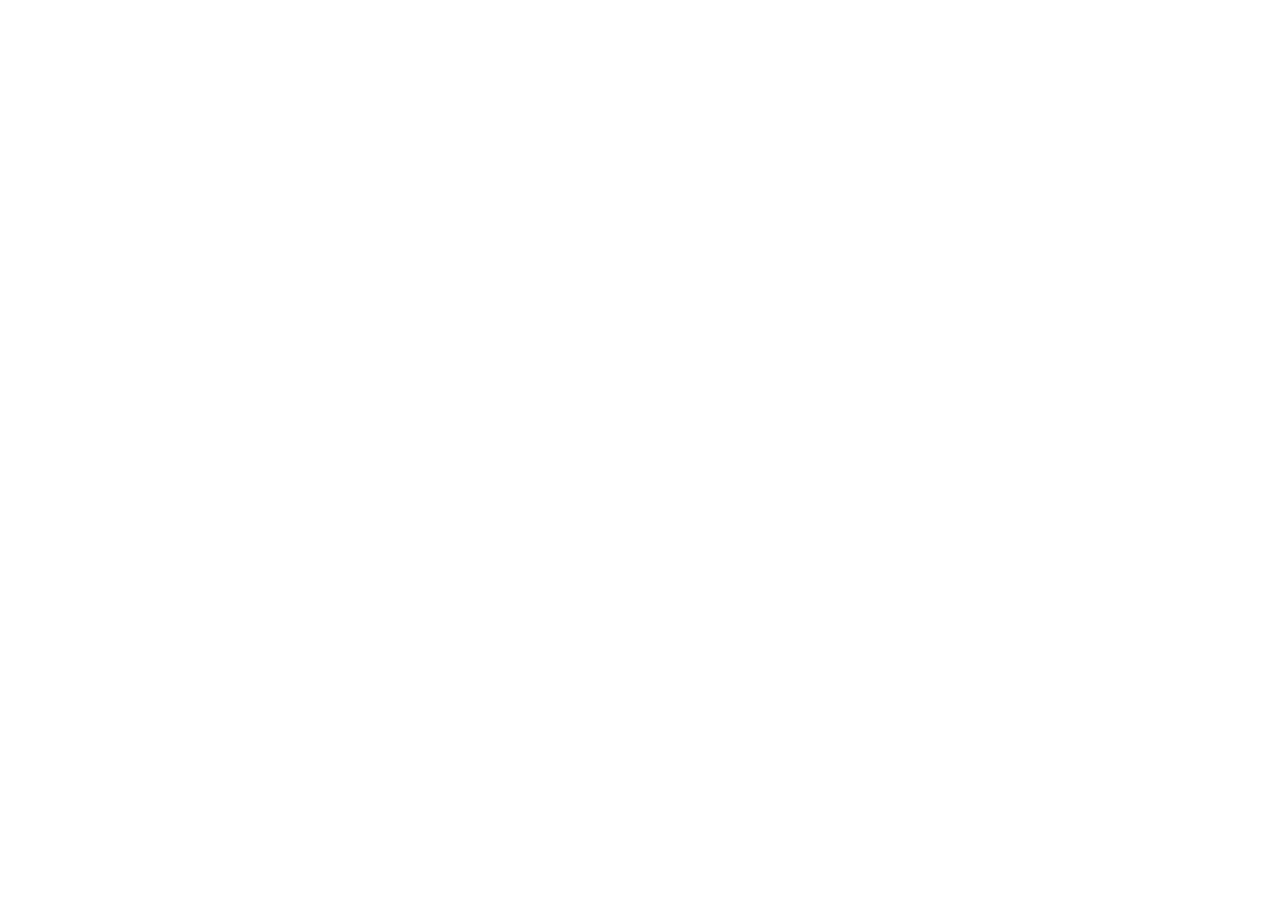
==== index.html @ f804bc6f "Se inicializa el proyecto grupal con index.html y carpeta css" ====
<!DOCTYPE html>
<html lang="es">
<head>
    <meta charset="UTF-8">
    <meta name="viewport" content="width=device-width, initial-scale=1.0">
    <meta name="description" content="proyecto para trabajar con github de forma grupal">
    <meta name="author" content="aa - bb -- cc">
    <link href="https://cdn.jsdelivr.net/npm/bootstrap@5.3.3/dist/css/bootstrap.min.css" rel="stylesheet" integrity="sha384-QWTKZyjpPEjISv5WaRU9OFeRpok6YctnYmDr5pNlyT2bRjXh0JMhjY6hW+ALEwIH" crossorigin="anonymous">
    <title>Prueba proyecto grupal</title>
</head>
<body>
    <header></header>
    <main></main>
    <footer></footer>
    <script src="https://cdn.jsdelivr.net/npm/bootstrap@5.3.3/dist/js/bootstrap.bundle.min.js" integrity="sha384-YvpcrYf0tY3lHB60NNkmXc5s9fDVZLESaAA55NDzOxhy9GkcIdslK1eN7N6jIeHz" crossorigin="anonymous"></script>
</body>
</html>
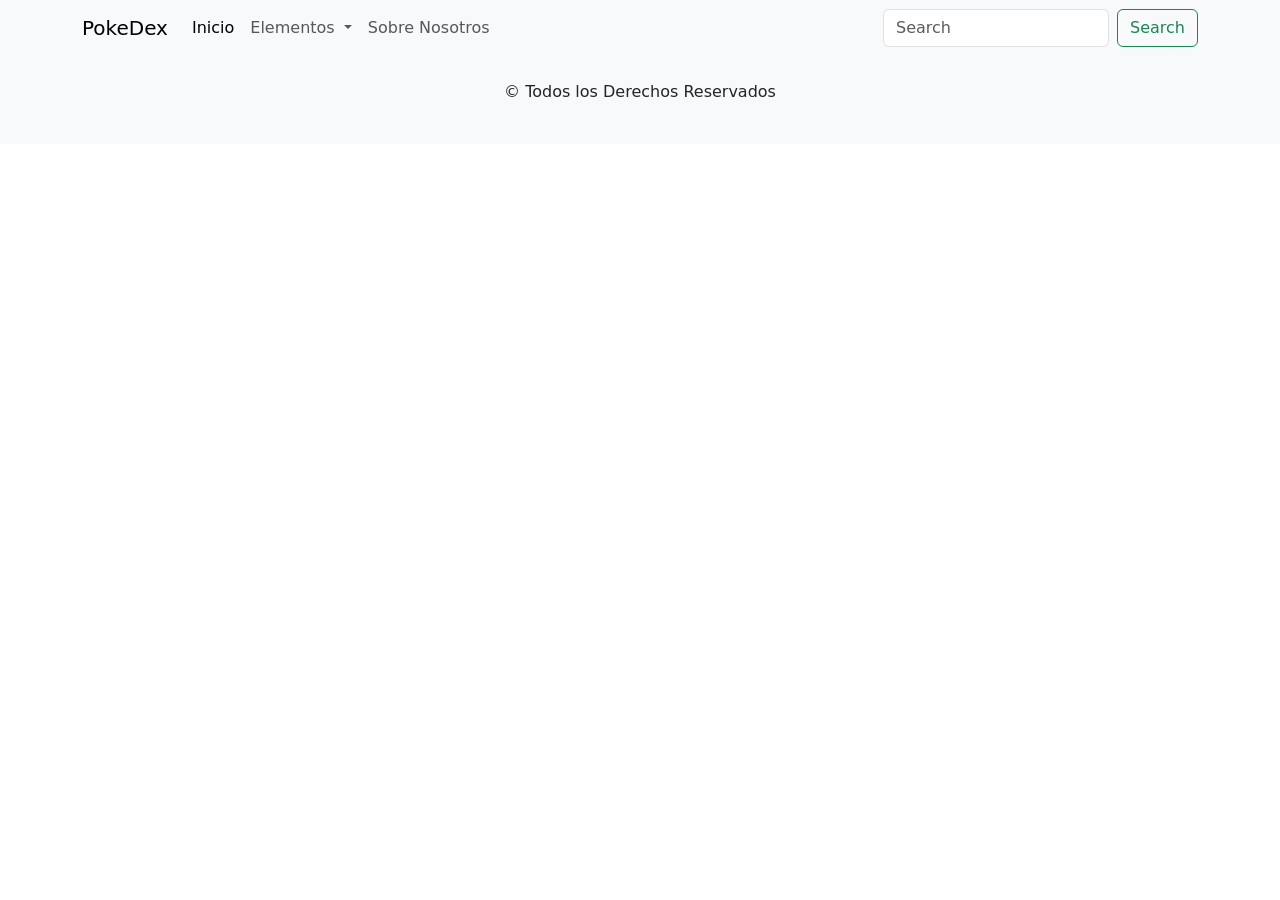
==== commit 170bd86a: "Se realiza maquetado de navbar y footer" ====
--- a/index.html
+++ b/index.html
@@ -1,17 +1,65 @@
 <!DOCTYPE html>
 <html lang="es">
+
 <head>
     <meta charset="UTF-8">
     <meta name="viewport" content="width=device-width, initial-scale=1.0">
     <meta name="description" content="proyecto para trabajar con github de forma grupal">
     <meta name="author" content="aa - bb -- cc">
-    <link href="https://cdn.jsdelivr.net/npm/bootstrap@5.3.3/dist/css/bootstrap.min.css" rel="stylesheet" integrity="sha384-QWTKZyjpPEjISv5WaRU9OFeRpok6YctnYmDr5pNlyT2bRjXh0JMhjY6hW+ALEwIH" crossorigin="anonymous">
+    <link href="https://cdn.jsdelivr.net/npm/bootstrap@5.3.3/dist/css/bootstrap.min.css" rel="stylesheet"
+        integrity="sha384-QWTKZyjpPEjISv5WaRU9OFeRpok6YctnYmDr5pNlyT2bRjXh0JMhjY6hW+ALEwIH" crossorigin="anonymous">
     <title>Prueba proyecto grupal</title>
 </head>
+
 <body>
-    <header></header>
+    <header>
+        <section>
+        <nav class="navbar navbar-expand-lg bg-body-tertiary">
+            <div class="container">
+                <a class="navbar-brand" href="./index.html">PokeDex</a>
+                <button class="navbar-toggler" type="button" data-bs-toggle="collapse"
+                    data-bs-target="#navbarSupportedContent" aria-controls="navbarSupportedContent"
+                    aria-expanded="false" aria-label="Toggle navigation">
+                    <span class="navbar-toggler-icon"></span>
+                </button>
+                <div class="collapse navbar-collapse" id="navbarSupportedContent">
+                    <ul class="navbar-nav me-auto mb-2 mb-lg-0">
+                        <li class="nav-item">
+                            <a class="nav-link active" aria-current="page" href="./index.html">Inicio</a>
+                        </li>
+                        
+                        <li class="nav-item dropdown">
+                            <a class="nav-link dropdown-toggle" href="#" role="button" data-bs-toggle="dropdown"
+                                aria-expanded="false">
+                                Elementos
+                            </a>
+                            <ul class="dropdown-menu">
+                                <li><a class="dropdown-item" href="#">elemento1</a></li>
+                                <li><a class="dropdown-item" href="#">elemento2</a></li>
+                                <li><a class="dropdown-item" href="#">elemento3</a></li>
+                            </ul>
+                        </li>
+                        
+                        <li class="nav-item">
+                            <a class="nav-link" href="#">Sobre Nosotros</a>
+                        </li>
+                    </ul>
+                    <form class="d-flex" role="search">
+                        <input class="form-control me-2" type="search" placeholder="Search" aria-label="Search">
+                        <button class="btn btn-outline-success" type="submit">Search</button>
+                    </form>
+                </div>
+            </div>
+        </nav>
+    </section>
+    </header>
     <main></main>
-    <footer></footer>
-    <script src="https://cdn.jsdelivr.net/npm/bootstrap@5.3.3/dist/js/bootstrap.bundle.min.js" integrity="sha384-YvpcrYf0tY3lHB60NNkmXc5s9fDVZLESaAA55NDzOxhy9GkcIdslK1eN7N6jIeHz" crossorigin="anonymous"></script>
+    <footer class="bg-body-tertiary text-center py-4">
+        <p>&copy; Todos los Derechos Reservados</p>
+    </footer>
+    <script src="https://cdn.jsdelivr.net/npm/bootstrap@5.3.3/dist/js/bootstrap.bundle.min.js"
+        integrity="sha384-YvpcrYf0tY3lHB60NNkmXc5s9fDVZLESaAA55NDzOxhy9GkcIdslK1eN7N6jIeHz"
+        crossorigin="anonymous"></script>
 </body>
+
 </html>
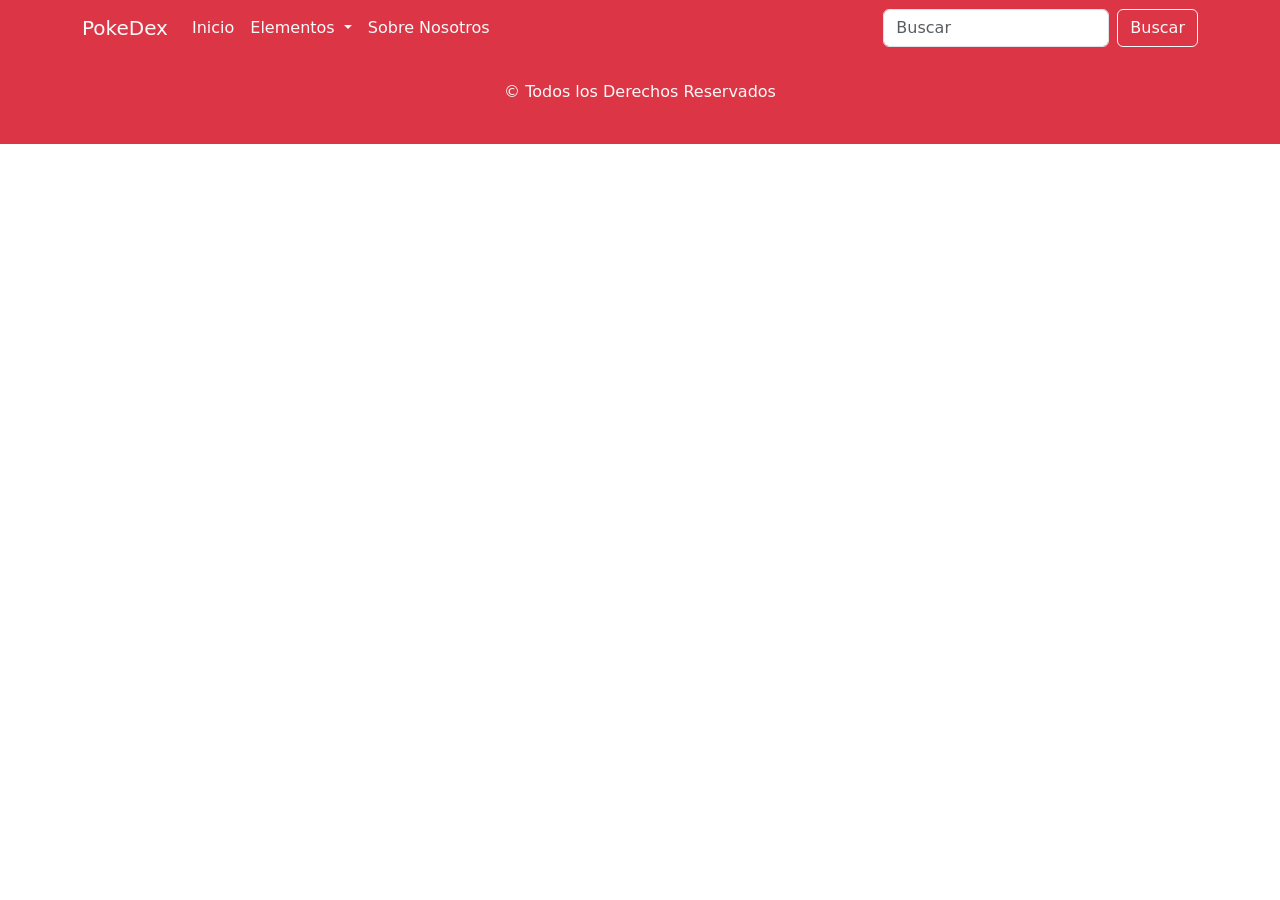
==== commit f1c3cbd3: "Se puso color a nav y footer y se agregaron imagenes a la carpeta img" ====
--- a/index.html
+++ b/index.html
@@ -14,39 +14,39 @@
 <body>
     <header>
         <section>
-        <nav class="navbar navbar-expand-lg bg-body-tertiary">
+        <nav class="navbar navbar-expand-lg bg-danger">
             <div class="container">
-                <a class="navbar-brand" href="./index.html">PokeDex</a>
+                <a class="navbar-brand text-light" href="./index.html">PokeDex</a>
                 <button class="navbar-toggler" type="button" data-bs-toggle="collapse"
                     data-bs-target="#navbarSupportedContent" aria-controls="navbarSupportedContent"
                     aria-expanded="false" aria-label="Toggle navigation">
                     <span class="navbar-toggler-icon"></span>
                 </button>
                 <div class="collapse navbar-collapse" id="navbarSupportedContent">
-                    <ul class="navbar-nav me-auto mb-2 mb-lg-0">
+                    <ul class="navbar-nav me-auto mb-2 mb-lg-0 text-light">
                         <li class="nav-item">
-                            <a class="nav-link active" aria-current="page" href="./index.html">Inicio</a>
+                            <a class="nav-link text-light active" aria-current="page" href="./index.html">Inicio</a>
                         </li>
                         
                         <li class="nav-item dropdown">
-                            <a class="nav-link dropdown-toggle" href="#" role="button" data-bs-toggle="dropdown"
+                            <a class="nav-link dropdown-toggle text-light" href="#" role="button" data-bs-toggle="dropdown"
                                 aria-expanded="false">
                                 Elementos
                             </a>
                             <ul class="dropdown-menu">
-                                <li><a class="dropdown-item" href="#">elemento1</a></li>
-                                <li><a class="dropdown-item" href="#">elemento2</a></li>
-                                <li><a class="dropdown-item" href="#">elemento3</a></li>
+                                <li><a class="dropdown-item text-danger" href="#">elemento1</a></li>
+                                <li><a class="dropdown-item text-danger" href="#">elemento2</a></li>
+                                <li><a class="dropdown-item text-danger" href="#">elemento3</a></li>
                             </ul>
                         </li>
                         
                         <li class="nav-item">
-                            <a class="nav-link" href="#">Sobre Nosotros</a>
+                            <a class="nav-link text-light" href="#">Sobre Nosotros</a>
                         </li>
                     </ul>
                     <form class="d-flex" role="search">
-                        <input class="form-control me-2" type="search" placeholder="Search" aria-label="Search">
-                        <button class="btn btn-outline-success" type="submit">Search</button>
+                        <input class="form-control me-2" type="search" placeholder="Buscar" aria-label="Buscar">
+                        <button class="btn btn-outline-light" type="submit">Buscar</button>
                     </form>
                 </div>
             </div>
@@ -54,7 +54,7 @@
     </section>
     </header>
     <main></main>
-    <footer class="bg-body-tertiary text-center py-4">
+    <footer class="bg-danger text-light text-center py-4">
         <p>&copy; Todos los Derechos Reservados</p>
     </footer>
     <script src="https://cdn.jsdelivr.net/npm/bootstrap@5.3.3/dist/js/bootstrap.bundle.min.js"
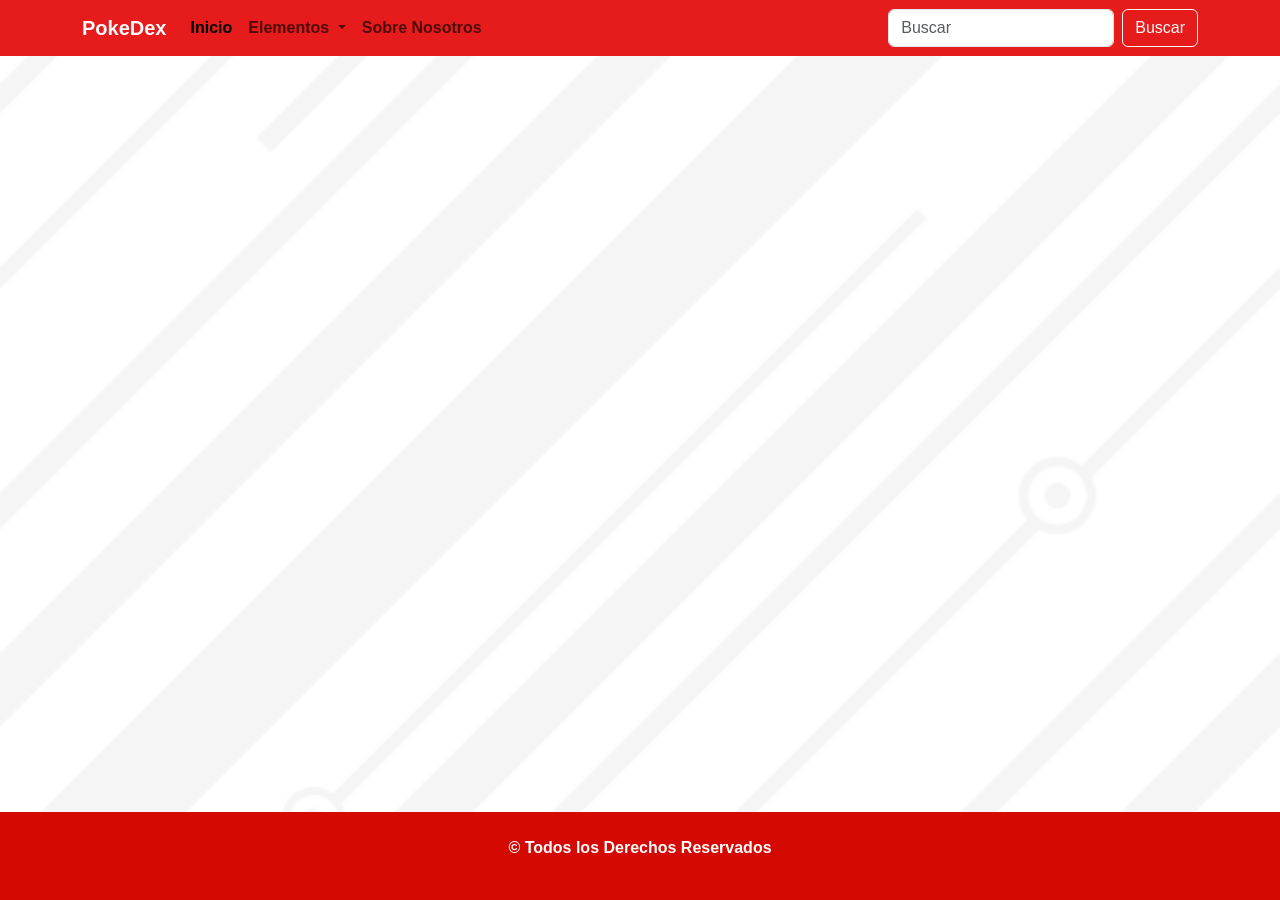
==== commit d0ea366c: "se agrega link a style.css" ====
--- a/index.html
+++ b/index.html
@@ -8,13 +8,14 @@
     <meta name="author" content="aa - bb -- cc">
     <link href="https://cdn.jsdelivr.net/npm/bootstrap@5.3.3/dist/css/bootstrap.min.css" rel="stylesheet"
         integrity="sha384-QWTKZyjpPEjISv5WaRU9OFeRpok6YctnYmDr5pNlyT2bRjXh0JMhjY6hW+ALEwIH" crossorigin="anonymous">
+    <link rel="stylesheet" href="./css/style.css">
     <title>Prueba proyecto grupal</title>
 </head>
 
 <body>
     <header>
         <section>
-        <nav class="navbar navbar-expand-lg bg-danger">
+        <nav class="navbar navbar-expand-lg">
             <div class="container">
                 <a class="navbar-brand text-light" href="./index.html">PokeDex</a>
                 <button class="navbar-toggler" type="button" data-bs-toggle="collapse"
@@ -23,13 +24,13 @@
                     <span class="navbar-toggler-icon"></span>
                 </button>
                 <div class="collapse navbar-collapse" id="navbarSupportedContent">
-                    <ul class="navbar-nav me-auto mb-2 mb-lg-0 text-light">
+                    <ul class="navbar-nav me-auto mb-2 mb-lg-0">
                         <li class="nav-item">
-                            <a class="nav-link text-light active" aria-current="page" href="./index.html">Inicio</a>
+                            <a class="nav-link active" aria-current="page" href="./index.html">Inicio</a>
                         </li>
                         
                         <li class="nav-item dropdown">
-                            <a class="nav-link dropdown-toggle text-light" href="#" role="button" data-bs-toggle="dropdown"
+                            <a class="nav-link dropdown-toggle" href="#" role="button" data-bs-toggle="dropdown"
                                 aria-expanded="false">
                                 Elementos
                             </a>
@@ -41,7 +42,7 @@
                         </li>
                         
                         <li class="nav-item">
-                            <a class="nav-link text-light" href="#">Sobre Nosotros</a>
+                            <a class="nav-link" href="#">Sobre Nosotros</a>
                         </li>
                     </ul>
                     <form class="d-flex" role="search">
@@ -54,7 +55,7 @@
     </section>
     </header>
     <main></main>
-    <footer class="bg-danger text-light text-center py-4">
+    <footer class="text-center py-4">
         <p>&copy; Todos los Derechos Reservados</p>
     </footer>
     <script src="https://cdn.jsdelivr.net/npm/bootstrap@5.3.3/dist/js/bootstrap.bundle.min.js"
--- a/css/style.css
+++ b/css/style.css
@@ -0,0 +1,32 @@
+@import url("https://fonts.googleapis.com/css2?family=Exo+2:ital,wght@0,100..900;1,100..900&display=swap");
+
+body {
+  display: flex;
+  flex-direction: column;
+  min-height: 100vh;
+}
+
+main {
+  flex-grow: 1;
+  background-image: url("../img/container_bg.png"); /* Ruta de la imagen */
+  background-size: cover; /* Ajusta la imagen para cubrir todo el área */
+  background-position: center; /* Centra la imagen */
+  background-repeat: no-repeat; /* Evita que la imagen se repita */
+}
+
+nav {
+  font-family: "Exo 2", sans-serif;
+  font-weight: 700;
+  background-color: rgb(230, 27, 27);
+
+  a {
+    color: white;
+  }
+}
+
+footer {
+  font-family: "Exo 2", sans-serif;
+  font-weight: 700;
+  background: rgb(212, 9, 2);
+  color: white;
+}
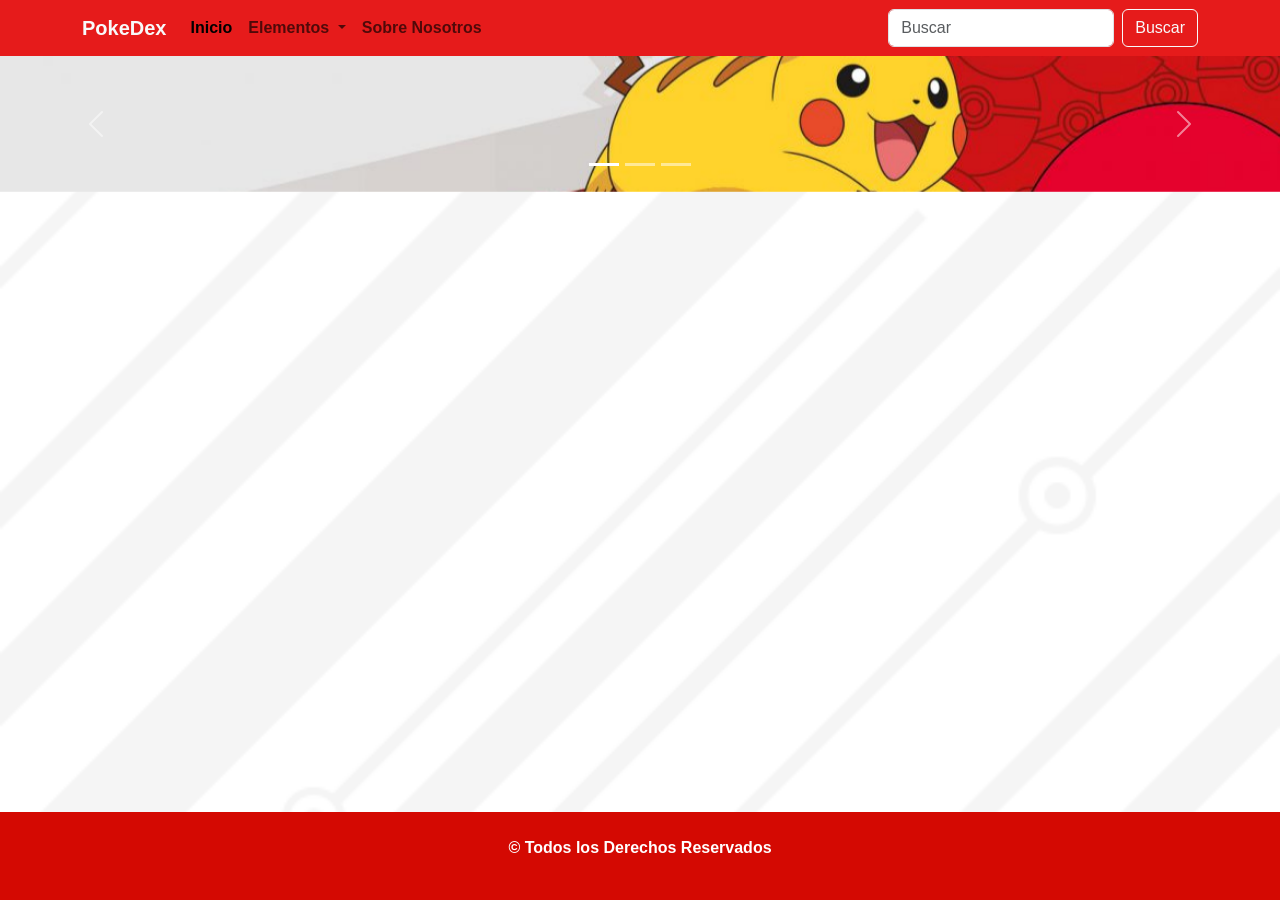
==== commit 39d477f8: "comence maquetado de carrousel. mergeo a dev para crear nueva rama para hacer index" ====
--- a/index.html
+++ b/index.html
@@ -15,46 +15,79 @@
 <body>
     <header>
         <section>
-        <nav class="navbar navbar-expand-lg">
-            <div class="container">
-                <a class="navbar-brand text-light" href="./index.html">PokeDex</a>
-                <button class="navbar-toggler" type="button" data-bs-toggle="collapse"
-                    data-bs-target="#navbarSupportedContent" aria-controls="navbarSupportedContent"
-                    aria-expanded="false" aria-label="Toggle navigation">
-                    <span class="navbar-toggler-icon"></span>
-                </button>
-                <div class="collapse navbar-collapse" id="navbarSupportedContent">
-                    <ul class="navbar-nav me-auto mb-2 mb-lg-0">
-                        <li class="nav-item">
-                            <a class="nav-link active" aria-current="page" href="./index.html">Inicio</a>
-                        </li>
-                        
-                        <li class="nav-item dropdown">
-                            <a class="nav-link dropdown-toggle" href="#" role="button" data-bs-toggle="dropdown"
-                                aria-expanded="false">
-                                Elementos
-                            </a>
-                            <ul class="dropdown-menu">
-                                <li><a class="dropdown-item text-danger" href="#">elemento1</a></li>
-                                <li><a class="dropdown-item text-danger" href="#">elemento2</a></li>
-                                <li><a class="dropdown-item text-danger" href="#">elemento3</a></li>
-                            </ul>
-                        </li>
-                        
-                        <li class="nav-item">
-                            <a class="nav-link" href="#">Sobre Nosotros</a>
-                        </li>
-                    </ul>
-                    <form class="d-flex" role="search">
-                        <input class="form-control me-2" type="search" placeholder="Buscar" aria-label="Buscar">
-                        <button class="btn btn-outline-light" type="submit">Buscar</button>
-                    </form>
+            <nav class="navbar navbar-expand-lg">
+                <div class="container">
+                    <a class="navbar-brand text-light" href="./index.html">PokeDex</a>
+                    <button class="navbar-toggler" type="button" data-bs-toggle="collapse"
+                        data-bs-target="#navbarSupportedContent" aria-controls="navbarSupportedContent"
+                        aria-expanded="false" aria-label="Toggle navigation">
+                        <span class="navbar-toggler-icon"></span>
+                    </button>
+                    <div class="collapse navbar-collapse" id="navbarSupportedContent">
+                        <ul class="navbar-nav me-auto mb-2 mb-lg-0">
+                            <li class="nav-item">
+                                <a class="nav-link active" aria-current="page" href="./index.html">Inicio</a>
+                            </li>
+
+                            <li class="nav-item dropdown">
+                                <a class="nav-link dropdown-toggle" href="#" role="button" data-bs-toggle="dropdown"
+                                    aria-expanded="false">
+                                    Elementos
+                                </a>
+                                <ul class="dropdown-menu">
+                                    <li><a class="dropdown-item text-danger" href="#">elemento1</a></li>
+                                    <li><a class="dropdown-item text-danger" href="#">elemento2</a></li>
+                                    <li><a class="dropdown-item text-danger" href="#">elemento3</a></li>
+                                </ul>
+                            </li>
+
+                            <li class="nav-item">
+                                <a class="nav-link" href="#">Sobre Nosotros</a>
+                            </li>
+                        </ul>
+                        <form class="d-flex" role="search">
+                            <input class="form-control me-2" type="search" placeholder="Buscar" aria-label="Buscar">
+                            <button class="btn btn-outline-light" type="submit">Buscar</button>
+                        </form>
+                    </div>
+                </div>
+            </nav>
+        </section>
+    </header>
+    <main>
+        <!-- carrousel de imagenes -->
+        <div id="carouselExampleIndicators" class="carousel slide">
+            <div class="carousel-indicators">
+                <button type="button" data-bs-target="#carouselExampleIndicators" data-bs-slide-to="0" class="active"
+                    aria-current="true" aria-label="Slide 1"></button>
+                <button type="button" data-bs-target="#carouselExampleIndicators" data-bs-slide-to="1"
+                    aria-label="Slide 2"></button>
+                <button type="button" data-bs-target="#carouselExampleIndicators" data-bs-slide-to="2"
+                    aria-label="Slide 3"></button>
+            </div>
+            <div class="carousel-inner">
+                <div class="carousel-item active">
+                    <img src="./img/ImagenBanner1.png" class="d-block w-100 imgCarrousel" alt="pikachu">
+                </div>
+                <div class="carousel-item">
+                    <img src="./img/ImagenBanner2.png" class="d-block w-100 imgCarrousel" alt="pikachu">
+                </div>
+                <div class="carousel-item">
+                    <img src="./img/ImagenBanner3.png" class="d-blockgit imgCarrousel" alt="pikachu">
                 </div>
             </div>
-        </nav>
-    </section>
-    </header>
-    <main></main>
+            <button class="carousel-control-prev" type="button" data-bs-target="#carouselExampleIndicators"
+                data-bs-slide="prev">
+                <span class="carousel-control-prev-icon" aria-hidden="true"></span>
+                <span class="visually-hidden">Previous</span>
+            </button>
+            <button class="carousel-control-next" type="button" data-bs-target="#carouselExampleIndicators"
+                data-bs-slide="next">
+                <span class="carousel-control-next-icon" aria-hidden="true"></span>
+                <span class="visually-hidden">Next</span>
+            </button>
+        </div>
+    </main>
     <footer class="text-center py-4">
         <p>&copy; Todos los Derechos Reservados</p>
     </footer>
--- a/css/style.css
+++ b/css/style.css
@@ -30,3 +30,10 @@
   background: rgb(212, 9, 2);
   color: white;
 }
+
+.imgCarrousel{
+    object-fit: cover;
+    width: 375px;
+    height: 136px;
+
+}
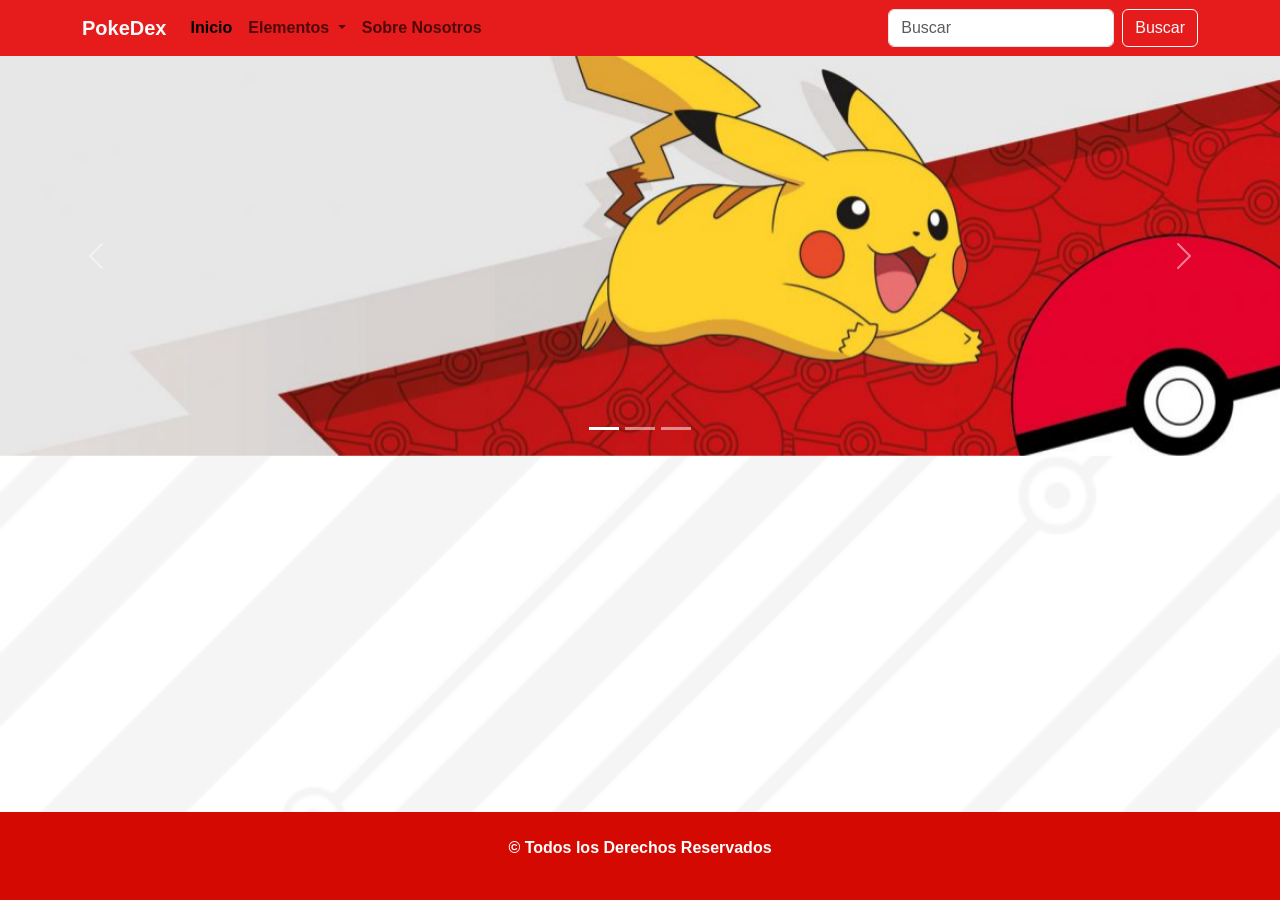
==== commit 16d38e45: "Ajuste imagenes del carrousel para que sea responsive" ====
--- a/index.html
+++ b/index.html
@@ -73,7 +73,7 @@
                     <img src="./img/ImagenBanner2.png" class="d-block w-100 imgCarrousel" alt="pikachu">
                 </div>
                 <div class="carousel-item">
-                    <img src="./img/ImagenBanner3.png" class="d-blockgit imgCarrousel" alt="pikachu">
+                    <img src="./img/ImagenBanner3.png" class="d-block w-100 imgCarrousel" alt="pikachu">
                 </div>
             </div>
             <button class="carousel-control-prev" type="button" data-bs-target="#carouselExampleIndicators"
--- a/css/style.css
+++ b/css/style.css
@@ -33,7 +33,25 @@
 
 .imgCarrousel{
     object-fit: cover;
-    width: 375px;
-    height: 136px;
+    height: 260px;
+}
 
+
+/* ===============
+MEDIAS QUERIES
+=============== */
+/* para modificar las imagenes del carousel, las card y eror 404 para md y lg */
+/* medianos */
+@media (min-width: 768px) and (max-width:991px){
+    .imgCarrousel{
+        height: 320px;
+    } 
+ 
 }
+/* grandes */
+@media (min-width:992px){
+    .imgCarrousel{
+        height: 400px;
+    }
+ 
+}
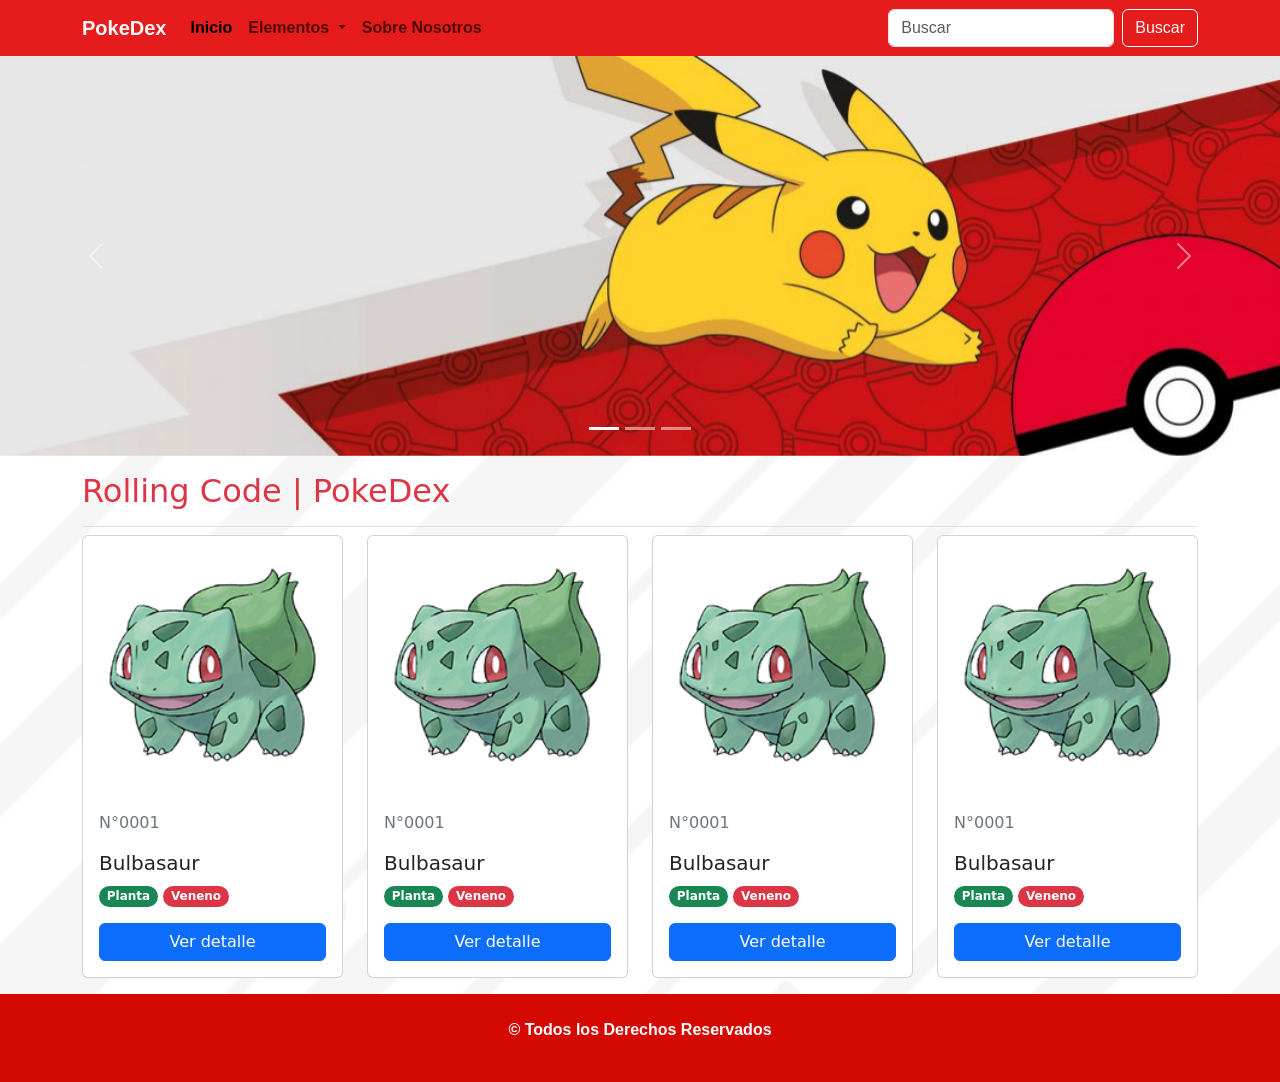
==== commit 0a24125c: "se realiza maquetado de grilla de cards" ====
--- a/index.html
+++ b/index.html
@@ -55,38 +55,110 @@
         </section>
     </header>
     <main>
-        <!-- carrousel de imagenes -->
-        <div id="carouselExampleIndicators" class="carousel slide">
-            <div class="carousel-indicators">
-                <button type="button" data-bs-target="#carouselExampleIndicators" data-bs-slide-to="0" class="active"
-                    aria-current="true" aria-label="Slide 1"></button>
-                <button type="button" data-bs-target="#carouselExampleIndicators" data-bs-slide-to="1"
-                    aria-label="Slide 2"></button>
-                <button type="button" data-bs-target="#carouselExampleIndicators" data-bs-slide-to="2"
-                    aria-label="Slide 3"></button>
+        <section>
+            <!-- carrousel de imagenes -->
+            <div id="carouselExampleIndicators" class="carousel slide">
+                <div class="carousel-indicators">
+                    <button type="button" data-bs-target="#carouselExampleIndicators" data-bs-slide-to="0"
+                        class="active" aria-current="true" aria-label="Slide 1"></button>
+                    <button type="button" data-bs-target="#carouselExampleIndicators" data-bs-slide-to="1"
+                        aria-label="Slide 2"></button>
+                    <button type="button" data-bs-target="#carouselExampleIndicators" data-bs-slide-to="2"
+                        aria-label="Slide 3"></button>
+                </div>
+                <div class="carousel-inner">
+                    <div class="carousel-item active">
+                        <img src="./img/ImagenBanner1.png" class="d-block w-100 imgCarrousel" alt="pikachu">
+                    </div>
+                    <div class="carousel-item">
+                        <img src="./img/ImagenBanner2.png" class="d-block w-100 imgCarrousel" alt="pikachu">
+                    </div>
+                    <div class="carousel-item">
+                        <img src="./img/ImagenBanner3.png" class="d-block w-100 imgCarrousel" alt="pikachu">
+                    </div>
+                </div>
+                <button class="carousel-control-prev" type="button" data-bs-target="#carouselExampleIndicators"
+                    data-bs-slide="prev">
+                    <span class="carousel-control-prev-icon" aria-hidden="true"></span>
+                    <span class="visually-hidden">Previous</span>
+                </button>
+                <button class="carousel-control-next" type="button" data-bs-target="#carouselExampleIndicators"
+                    data-bs-slide="next">
+                    <span class="carousel-control-next-icon" aria-hidden="true"></span>
+                    <span class="visually-hidden">Next</span>
+                </button>
             </div>
-            <div class="carousel-inner">
-                <div class="carousel-item active">
-                    <img src="./img/ImagenBanner1.png" class="d-block w-100 imgCarrousel" alt="pikachu">
-                </div>
-                <div class="carousel-item">
-                    <img src="./img/ImagenBanner2.png" class="d-block w-100 imgCarrousel" alt="pikachu">
-                </div>
-                <div class="carousel-item">
-                    <img src="./img/ImagenBanner3.png" class="d-block w-100 imgCarrousel" alt="pikachu">
-                </div>
-            </div>
-            <button class="carousel-control-prev" type="button" data-bs-target="#carouselExampleIndicators"
-                data-bs-slide="prev">
-                <span class="carousel-control-prev-icon" aria-hidden="true"></span>
-                <span class="visually-hidden">Previous</span>
-            </button>
-            <button class="carousel-control-next" type="button" data-bs-target="#carouselExampleIndicators"
-                data-bs-slide="next">
-                <span class="carousel-control-next-icon" aria-hidden="true"></span>
-                <span class="visually-hidden">Next</span>
-            </button>
-        </div>
+            <!-- fin carrousel -->
+            <section>
+                <section class="container mb-3">
+                    <h2 class="py-3 border-bottom text-danger">Rolling Code | PokeDex</h2>
+
+                    <article class="row row-cols-1 row-cols-md-3 row-cols-lg-4 g-4">
+                        <div class="col">
+                            <div class="card">
+                                <img src="./img/Bulbasaur.png" class="card-img-top" alt="imagen bulbasaur">
+                                <div class="card-body">
+                                    <p class="text-secondary">N°0001</p>
+                                    <h5 class="card-title">Bulbasaur</h5>
+                                    <p class="badge rounded-pill text-bg-success"> Planta </p>
+                                    <p class="badge rounded-pill text-bg-danger"> Veneno </p>
+                                    <div class="d-grid gap-2">
+                                        <a href="#" class="btn btn-primary">Ver detalle</a>
+                                    </div>
+                                    
+                                </div>
+                            </div>
+                        </div>
+
+                        <div class="col">
+                            <div class="card">
+                                <img src="./img/Bulbasaur.png" class="card-img-top" alt="imagen bulbasaur">
+                                <div class="card-body">
+                                    <p class="text-secondary">N°0001</p>
+                                    <h5 class="card-title">Bulbasaur</h5>
+                                    <p class="badge rounded-pill text-bg-success"> Planta </p>
+                                    <p class="badge rounded-pill text-bg-danger"> Veneno </p>
+                                    <div class="d-grid gap-2">
+                                        <a href="#" class="btn btn-primary">Ver detalle</a>
+                                    </div>
+                                    
+                                </div>
+                            </div>
+                        </div>
+                        <div class="col">
+                            <div class="card">
+                                <img src="./img/Bulbasaur.png" class="card-img-top" alt="imagen bulbasaur">
+                                <div class="card-body">
+                                    <p class="text-secondary">N°0001</p>
+                                    <h5 class="card-title">Bulbasaur</h5>
+                                    <p class="badge rounded-pill text-bg-success"> Planta </p>
+                                    <p class="badge rounded-pill text-bg-danger"> Veneno </p>
+                                    <div class="d-grid gap-2">
+                                        <a href="#" class="btn btn-primary">Ver detalle</a>
+                                    </div>
+                                    
+                                </div>
+                            </div>
+                        </div>
+                        <div class="col">
+                            <div class="card">
+                                <img src="./img/Bulbasaur.png" class="card-img-top" alt="imagen bulbasaur">
+                                <div class="card-body">
+                                    <p class="text-secondary">N°0001</p>
+                                    <h5 class="card-title">Bulbasaur</h5>
+                                    <p class="badge rounded-pill text-bg-success"> Planta </p>
+                                    <p class="badge rounded-pill text-bg-danger"> Veneno </p>
+                                    <div class="d-grid gap-2">
+                                        <a href="#" class="btn btn-primary">Ver detalle</a>
+                                    </div>
+                                    
+                                </div>
+                            </div>
+                        </div>
+                    </article>
+                </section>
+
+
     </main>
     <footer class="text-center py-4">
         <p>&copy; Todos los Derechos Reservados</p>
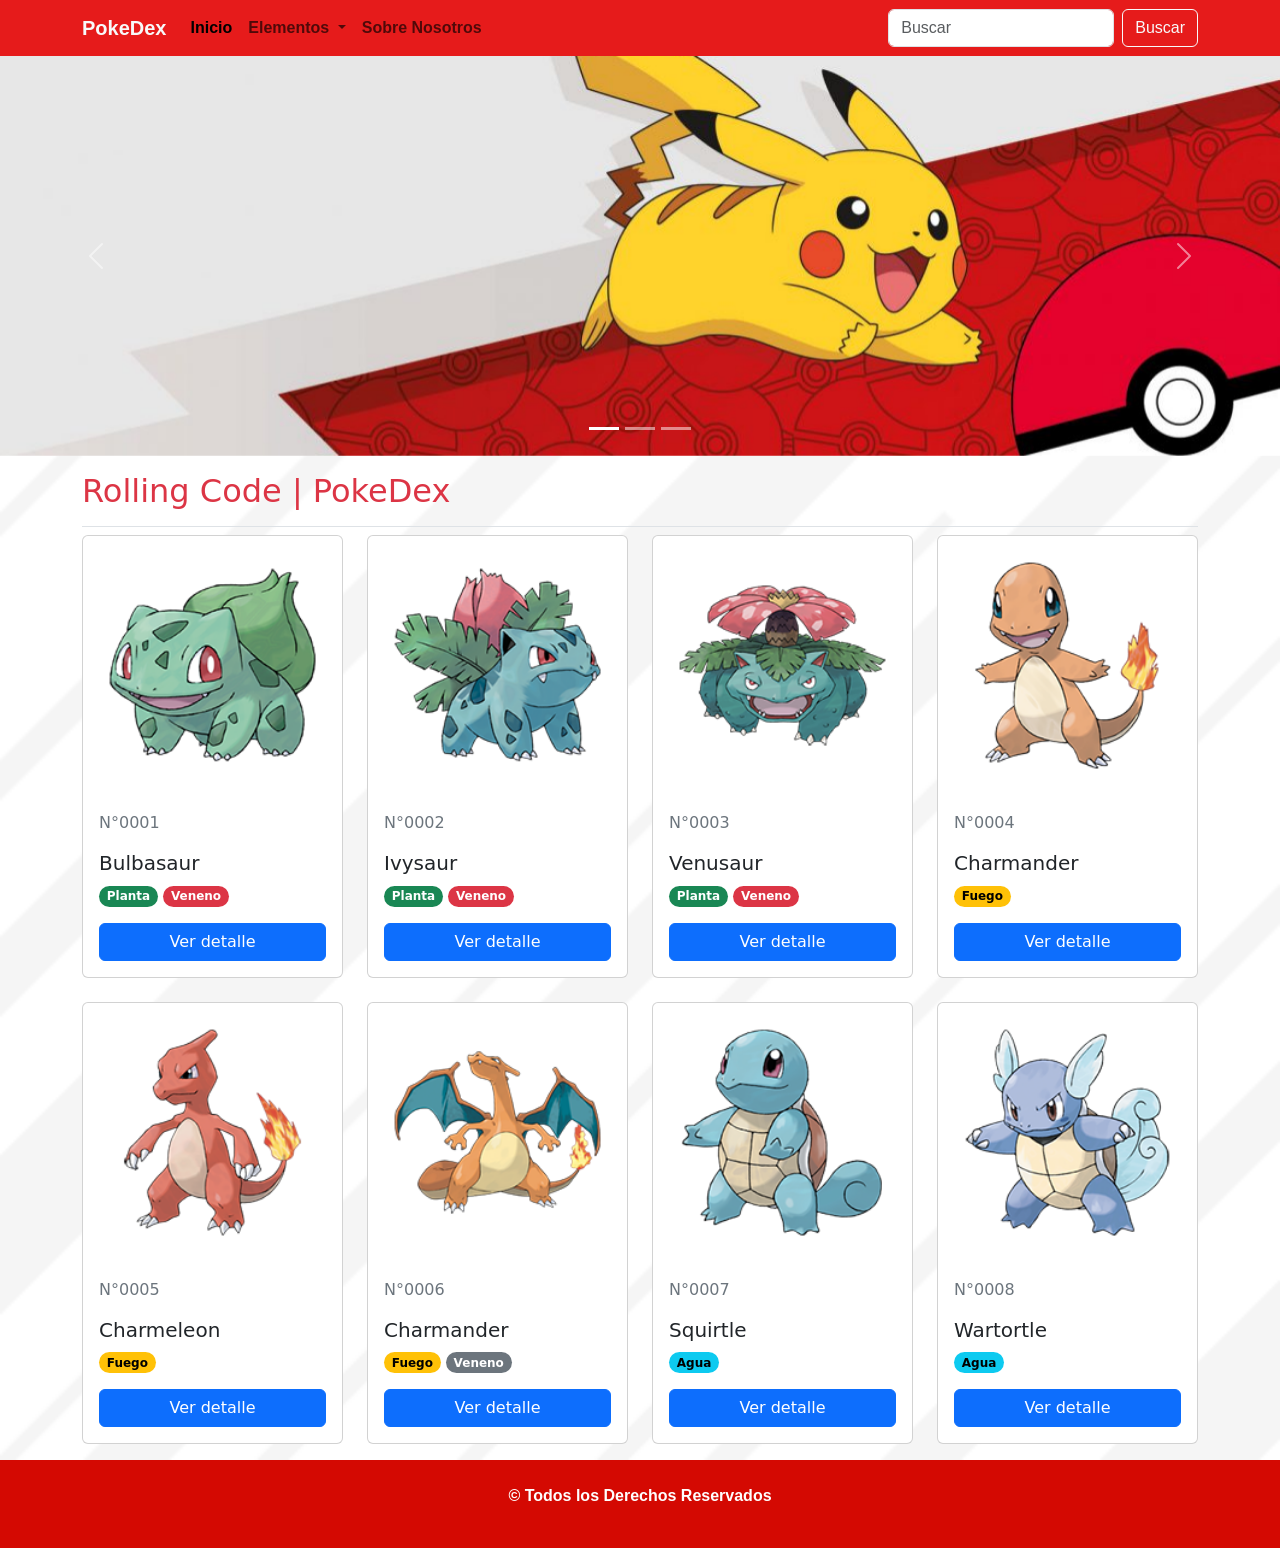
==== commit 98af99cd: "se agregan paginas quienesSomos y elementos. Se termina pagina cuerpoIndex.html" ====
--- a/index.html
+++ b/index.html
@@ -42,7 +42,7 @@
                             </li>
 
                             <li class="nav-item">
-                                <a class="nav-link" href="#">Sobre Nosotros</a>
+                                <a class="nav-link" href="./pages/quienesSomos.html">Sobre Nosotros</a>
                             </li>
                         </ul>
                         <form class="d-flex" role="search">
@@ -103,55 +103,111 @@
                                     <p class="badge rounded-pill text-bg-success"> Planta </p>
                                     <p class="badge rounded-pill text-bg-danger"> Veneno </p>
                                     <div class="d-grid gap-2">
-                                        <a href="#" class="btn btn-primary">Ver detalle</a>
-                                    </div>
-                                    
-                                </div>
-                            </div>
-                        </div>
-
-                        <div class="col">
-                            <div class="card">
-                                <img src="./img/Bulbasaur.png" class="card-img-top" alt="imagen bulbasaur">
-                                <div class="card-body">
-                                    <p class="text-secondary">N°0001</p>
-                                    <h5 class="card-title">Bulbasaur</h5>
+                                        <a href="./pages/elementos.html" class="btn btn-primary">Ver detalle</a>
+                                    </div>
+                                    
+                                </div>
+                            </div>
+                        </div>
+
+                        <div class="col">
+                            <div class="card">
+                                <img src="./img/Ivysour.png" class="card-img-top" alt="imagen Ivysaur">
+                                <div class="card-body">
+                                    <p class="text-secondary">N°0002</p>
+                                    <h5 class="card-title">Ivysaur</h5>
                                     <p class="badge rounded-pill text-bg-success"> Planta </p>
                                     <p class="badge rounded-pill text-bg-danger"> Veneno </p>
                                     <div class="d-grid gap-2">
-                                        <a href="#" class="btn btn-primary">Ver detalle</a>
-                                    </div>
-                                    
-                                </div>
-                            </div>
-                        </div>
-                        <div class="col">
-                            <div class="card">
-                                <img src="./img/Bulbasaur.png" class="card-img-top" alt="imagen bulbasaur">
-                                <div class="card-body">
-                                    <p class="text-secondary">N°0001</p>
-                                    <h5 class="card-title">Bulbasaur</h5>
+                                        <a href="./pages/elementos.html" class="btn btn-primary">Ver detalle</a>
+                                    </div>
+                                    
+                                </div>
+                            </div>
+                        </div>
+                        <div class="col">
+                            <div class="card">
+                                <img src="./img/Venusaur.png" class="card-img-top" alt="imagen Venusaur">
+                                <div class="card-body">
+                                    <p class="text-secondary">N°0003</p>
+                                    <h5 class="card-title">Venusaur</h5>
                                     <p class="badge rounded-pill text-bg-success"> Planta </p>
                                     <p class="badge rounded-pill text-bg-danger"> Veneno </p>
                                     <div class="d-grid gap-2">
-                                        <a href="#" class="btn btn-primary">Ver detalle</a>
-                                    </div>
-                                    
-                                </div>
-                            </div>
-                        </div>
-                        <div class="col">
-                            <div class="card">
-                                <img src="./img/Bulbasaur.png" class="card-img-top" alt="imagen bulbasaur">
-                                <div class="card-body">
-                                    <p class="text-secondary">N°0001</p>
-                                    <h5 class="card-title">Bulbasaur</h5>
-                                    <p class="badge rounded-pill text-bg-success"> Planta </p>
-                                    <p class="badge rounded-pill text-bg-danger"> Veneno </p>
-                                    <div class="d-grid gap-2">
-                                        <a href="#" class="btn btn-primary">Ver detalle</a>
-                                    </div>
-                                    
+                                        <a href="./pages/elementos.html" class="btn btn-primary">Ver detalle</a>
+                                    </div>
+                                    
+                                </div>
+                            </div>
+                        </div>
+                        <div class="col">
+                            <div class="card">
+                                <img src="./img/Charmander.png" class="card-img-top" alt="imagen charmander">
+                                <div class="card-body">
+                                    <p class="text-secondary">N°0004</p>
+                                    <h5 class="card-title">Charmander</h5>
+                                    <p class="badge rounded-pill text-bg-warning"> Fuego </p>
+                                    
+                                    <div class="d-grid gap-2">
+                                        <a href="./pages/elementos.html" class="btn btn-primary">Ver detalle</a>
+                                    </div>
+                                </div>
+                            </div>
+                        </div>
+                        <div class="col">
+                            <div class="card">
+                                <img src="./img/Charmeleon.png" class="card-img-top" alt="imagen charmeleon">
+                                <div class="card-body">
+                                    <p class="text-secondary">N°0005</p>
+                                    <h5 class="card-title">Charmeleon</h5>
+                                    <p class="badge rounded-pill text-bg-warning"> Fuego </p>
+                                    
+                                    <div class="d-grid gap-2">
+                                        <a href="./pages/elementos.html" class="btn btn-primary">Ver detalle</a>
+                                    </div>
+                                </div>
+                            </div>
+                        </div>
+                        <div class="col">
+                            <div class="card">
+                                <img src="./img/Charizard.png" class="card-img-top" alt="imagen charizard">
+                                <div class="card-body">
+                                    <p class="text-secondary">N°0006</p>
+                                    <h5 class="card-title">Charmander</h5>
+                                    <p class="badge rounded-pill text-bg-warning"> Fuego </p>
+                                    <p class="badge rounded-pill text-bg-secondary"> Veneno </p>
+                                    
+                                    <div class="d-grid gap-2">
+                                        <a href="./pages/elementos.html" class="btn btn-primary">Ver detalle</a>
+                                    </div>
+                                </div>
+                            </div>
+                        </div>
+                        <div class="col">
+                            <div class="card">
+                                <img src="./img/Squirtle.png" class="card-img-top" alt="imagen Squirtle">
+                                <div class="card-body">
+                                    <p class="text-secondary">N°0007</p>
+                                    <h5 class="card-title">Squirtle</h5>
+                                    <p class="badge rounded-pill text-bg-info"> Agua </p>
+                                    
+                                    <div class="d-grid gap-2">
+                                        <a href="./pages/elementos.html" class="btn btn-primary">Ver detalle</a>
+                                    </div>
+                                </div>
+                            </div>
+                        </div>
+                        <div class="col">
+                            <div class="card">
+                                <img src="./img/Wartortle.png" class="card-img-top" alt="imagen Wartortle">
+                                <div class="card-body">
+                                    <p class="text-secondary">N°0008</p>
+                                    <h5 class="card-title">Wartortle</h5>
+                                    <p class="badge rounded-pill text-bg-info"> Agua </p>
+                                    
+                                    <div class="d-grid gap-2">
+                                        <a href="./pages/elementos.html" class="btn btn-primary">Ver detalle</a>
+                                    </div>
                                 </div>
                             </div>
                         </div>
